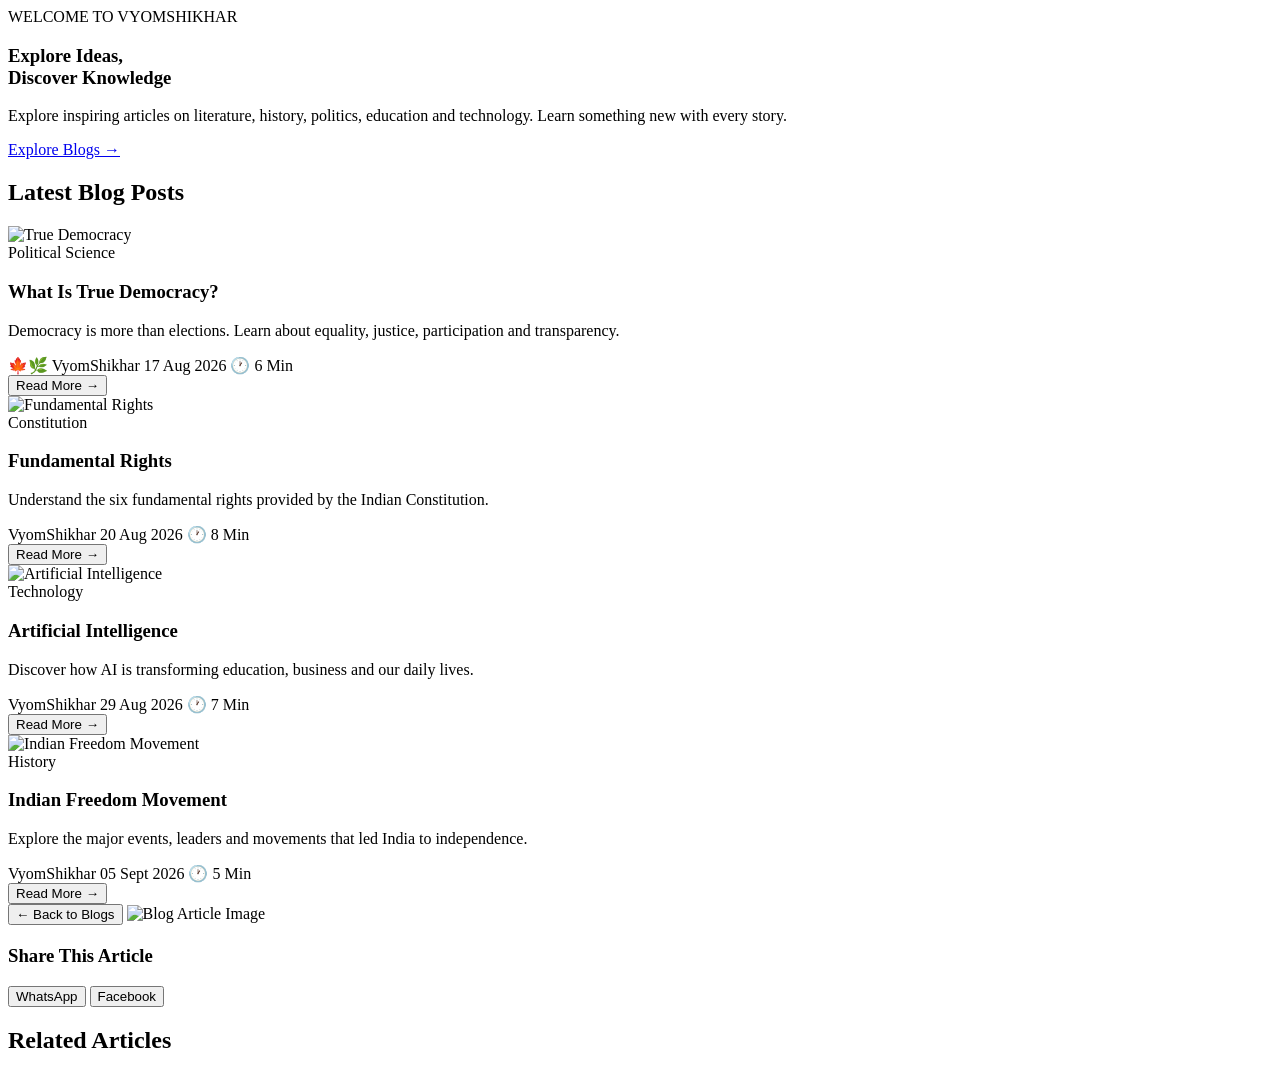
==== blogs.html @ 495f97e9 "Add files via upload" ====
<!DOCTYPE html>
<html lang="en">

<head>
    <meta charset="UTF-8">
    <meta name="viewport" content="width=device-width, initial-scale=1.0">
    <title>Document</title>

    <link rel="stylesheet" href="blogs.css">

</head>

<body>


    <!-- =====================================
     BLOGS SECTION
===================================== -->

    <section class="blogs" id="blogs">

        <!-- HERO SECTION -->
        <section class="hero">

            <div class="hero-overlay">

                <span class="hero-tag">WELCOME TO VYOMSHIKHAR</span>

                <h1>
                    Explore Ideas,<br>
                    Discover Knowledge
                </h1>

                <p>
                    Explore inspiring articles on literature, history,
                    politics, education and technology.
                    Learn something new with every story.
                </p>

                <a href="#blog-posts" class="hero-btn">
                    Explore Blogs →
                </a>

            </div>

        </section>


        <!-- BLOG LISTING -->
        <div id="blog-posts" class="blog-listing">

            <h2 class="section-title">Latest Blog Posts</h2>

            <div class="blog-container">

                <!-- BLOG CARD 1 -->
                <div class="blog-card" data-category="politics">

                    <img src="https://encrypted-tbn0.gstatic.com/images?q=tbn:ANd9GcQVMgHCgsoRHWTX1CQI4Ef3Dvd1w6eonrctvKgoytioFw&s=10"
                        alt="True Democracy">

                    <div class="blog-content">

                        <span class="blog-category">Political Science</span>

                        <h3>What Is True Democracy?</h3>

                        <p>
                            Democracy is more than elections.
                            Learn about equality, justice, participation
                            and transparency.
                        </p>

                        <div class="blog-meta">
                            <span>🍁🌿 VyomShikhar</span>
                            <span>17 Aug 2026</span>
                            <span>🕐 6 Min</span>
                        </div>

                        <button type="button" class="read-btn" onclick="openBlog(1)">
                            Read More →
                        </button>

                    </div>
                </div>


                <!-- BLOG CARD 2 -->
                <div class="blog-card" data-category="constitution">

                    <img src="https://encrypted-tbn0.gstatic.com/images?q=tbn:ANd9GcRyQWzTjPBjJQp0b6gl4RUBeDs_s9WgFvBBpD718-i8ig&s=10"
                        alt="Fundamental Rights">

                    <div class="blog-content">

                        <span class="blog-category">Constitution</span>

                        <h3>Fundamental Rights</h3>

                        <p>
                            Understand the six fundamental rights
                            provided by the Indian Constitution.
                        </p>

                        <div class="blog-meta">
                            <span>VyomShikhar</span>
                            <span>20 Aug 2026</span>
                            <span>🕐 8 Min</span>
                        </div>

                        <button type="button" class="read-btn" onclick="openBlog(2)">
                            Read More →
                        </button>

                    </div>
                </div>


                <!-- BLOG CARD 3 -->
                <div class="blog-card" data-category="technology">

                    <img src="https://encrypted-tbn0.gstatic.com/images?q=tbn:ANd9GcSEQoQnahFgzgSPhgs_1e0y28GO09zthZkKe0Vd3eDvwA&s=10"
                        alt="Artificial Intelligence">

                    <div class="blog-content">

                        <span class="blog-category">Technology</span>

                        <h3>Artificial Intelligence</h3>

                        <p>
                            Discover how AI is transforming education,
                            business and our daily lives.
                        </p>

                        <div class="blog-meta">
                            <span>VyomShikhar</span>
                            <span>29 Aug 2026</span>
                            <span>🕐 7 Min</span>
                        </div>

                        <button type="button" class="read-btn" onclick="openBlog(3)">
                            Read More →
                        </button>

                    </div>
                </div>


                <!-- BLOG CARD 4 -->
                <div class="blog-card" data-category="history">

                    <img src="https://encrypted-tbn0.gstatic.com/images?q=tbn:ANd9GcQqKtIyop6tVXTDHxyiKQ_Xy9S6CpSuwxjbW_R6YCdZXg&s=10"
                        alt="Indian Freedom Movement">

                    <div class="blog-content">

                        <span class="blog-category">History</span>

                        <h3>Indian Freedom Movement</h3>

                        <p>
                            Explore the major events, leaders and
                            movements that led India to independence.
                        </p>

                        <div class="blog-meta">
                            <span>VyomShikhar</span>
                            <span>05 Sept 2026</span>
                            <span>🕐 5 Min</span>
                        </div>

                        <button type="button" class="read-btn" onclick="openBlog(4)">
                            Read More →
                        </button>

                    </div>
                </div>

            </div>
        </div>

    </section>


    <!-- =====================================
     SINGLE BLOG FULL ARTICLE VIEW
===================================== -->

    <section id="blogView" class="blog-view">

        <!-- READING PROGRESS BAR -->
        <div class="progress-bar">
            <div id="progress"></div>
        </div>


        <!-- BACK BUTTON -->
        <button type="button" class="back-btn" onclick="closeBlog()">
            ← Back to Blogs
        </button>


        <!-- BLOG IMAGE -->
        <img id="blogImage"
            src="https://encrypted-tbn0.gstatic.com/images?q=tbn:ANd9GcQVMgHCgsoRHWTX1CQI4Ef3Dvd1w6eonrctvKgoytioFw&s=10"
            alt="Blog Article Image">


        <!-- BLOG TITLE -->
        <h1 id="blogTitle"></h1>


        <!-- ARTICLE META -->
        <div class="article-meta">

            <span id="author"></span>

            <span id="date"></span>

            <span id="time"></span>

        </div>


        <!-- BLOG TAGS -->
        <div id="tags" class="tags"></div>


        <!-- FULL ARTICLE CONTENT -->
        <div id="article"></div>


        <!-- SHARE SECTION -->
        <div class="share">

            <h3>Share This Article</h3>

            <button type="button" id="whatsapp">
                WhatsApp
            </button>

            <button type="button" id="facebook">
                Facebook
            </button>

        </div>


        <!-- RELATED ARTICLES -->
        <div class="related">

            <h2>Related Articles</h2>

            <div class="related-container"></div>

        </div>

    </section>

    <!-- External JavaScript -->
    <script src="blogs.js"></script>
</body>

</body>

</html>
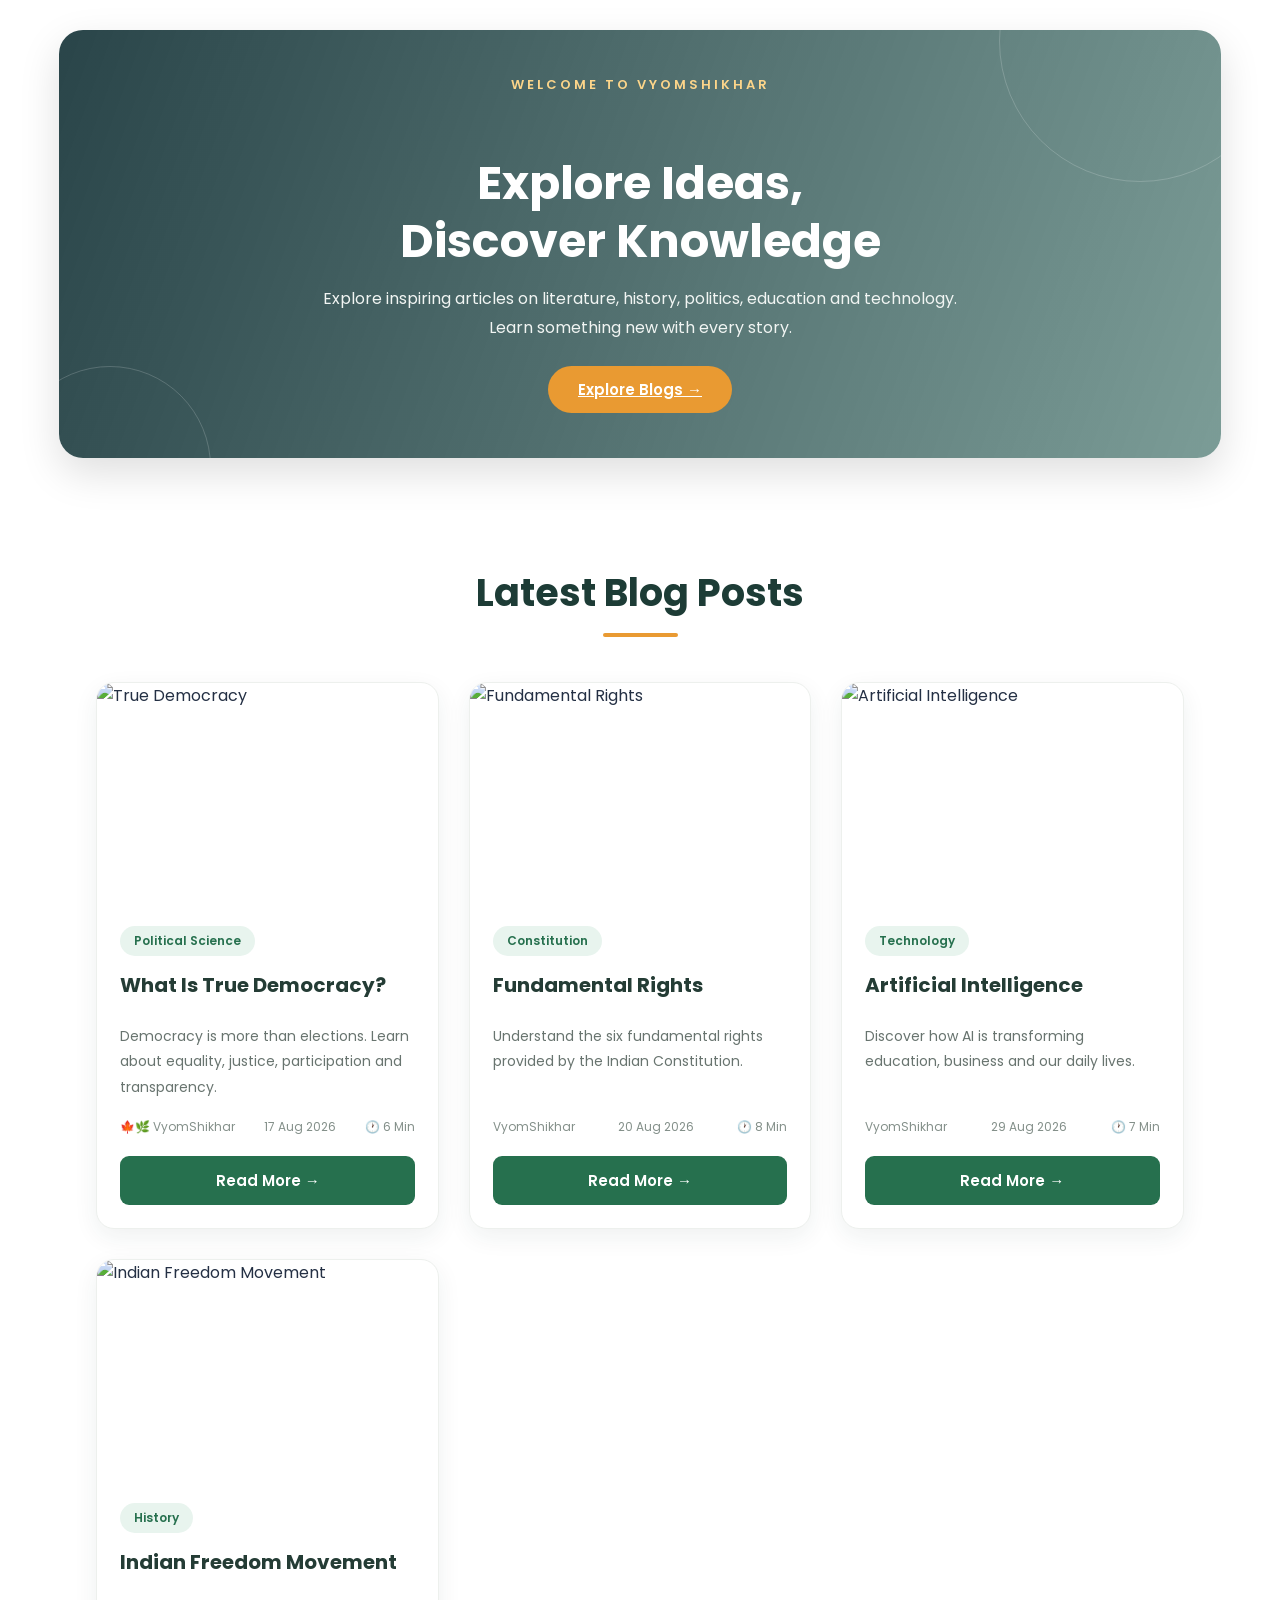
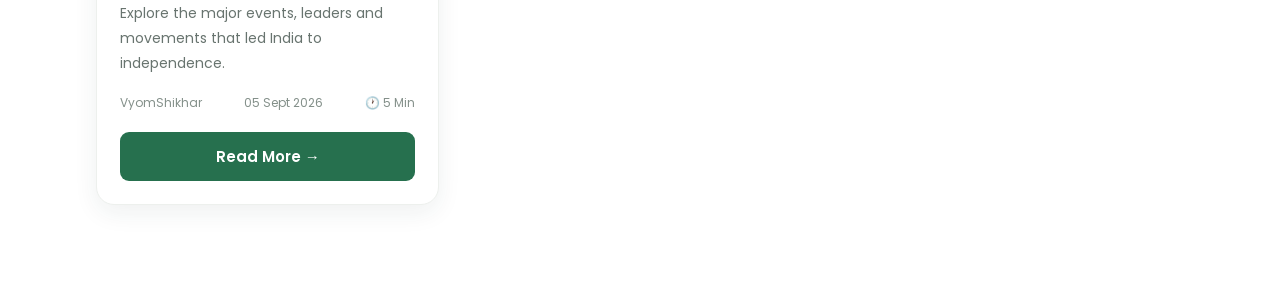
==== commit 574e92d3: "Update blogs.html" ====
--- a/blogs.html
+++ b/blogs.html
@@ -1,30 +1,45 @@
+
 <!DOCTYPE html>
 <html lang="en">
 
 <head>
     <meta charset="UTF-8">
     <meta name="viewport" content="width=device-width, initial-scale=1.0">
-    <title>Document</title>
-
+
+    <meta name="description"
+        content="Explore inspiring articles on literature, history, politics, education and technology at VyomShikhar.">
+
+    <title>Blogs | VyomShikhar</title>
+
+    <!-- Google Fonts -->
+    <link rel="preconnect" href="https://fonts.googleapis.com">
+    <link rel="preconnect" href="https://fonts.gstatic.com" crossorigin>
+
+    <link href="https://fonts.googleapis.com/css2?family=Poppins:wght@300;400;500;600;700&display=swap"
+        rel="stylesheet">
+
+    <!-- External CSS -->
     <link rel="stylesheet" href="blogs.css">
 
 </head>
 
 <body>
 
-
     <!-- =====================================
-     BLOGS SECTION
-===================================== -->
+         BLOGS SECTION
+    ====================================== -->
 
     <section class="blogs" id="blogs">
 
         <!-- HERO SECTION -->
+
         <section class="hero">
 
             <div class="hero-overlay">
 
-                <span class="hero-tag">WELCOME TO VYOMSHIKHAR</span>
+                <span class="hero-tag">
+                    WELCOME TO VYOMSHIKHAR
+                </span>
 
                 <h1>
                     Explore Ideas,<br>
@@ -46,24 +61,37 @@
         </section>
 
 
-        <!-- BLOG LISTING -->
+        <!-- =====================================
+             BLOG LISTING
+        ====================================== -->
+
         <div id="blog-posts" class="blog-listing">
 
-            <h2 class="section-title">Latest Blog Posts</h2>
+            <h2 class="section-title">
+                Latest Blog Posts
+            </h2>
 
             <div class="blog-container">
 
+
                 <!-- BLOG CARD 1 -->
+
                 <div class="blog-card" data-category="politics">
 
-                    <img src="https://encrypted-tbn0.gstatic.com/images?q=tbn:ANd9GcQVMgHCgsoRHWTX1CQI4Ef3Dvd1w6eonrctvKgoytioFw&s=10"
-                        alt="True Democracy">
+                    <img
+                        src="https://encrypted-tbn0.gstatic.com/images?q=tbn:ANd9GcQVMgHCgsoRHWTX1CQI4Ef3Dvd1w6eonrctvKgoytioFw&s=10"
+                        alt="True Democracy"
+                        loading="lazy">
 
                     <div class="blog-content">
 
-                        <span class="blog-category">Political Science</span>
-
-                        <h3>What Is True Democracy?</h3>
+                        <span class="blog-category">
+                            Political Science
+                        </span>
+
+                        <h3>
+                            What Is True Democracy?
+                        </h3>
 
                         <p>
                             Democracy is more than elections.
@@ -72,30 +100,45 @@
                         </p>
 
                         <div class="blog-meta">
+
                             <span>🍁🌿 VyomShikhar</span>
+
                             <span>17 Aug 2026</span>
+
                             <span>🕐 6 Min</span>
+
                         </div>
 
-                        <button type="button" class="read-btn" onclick="openBlog(1)">
+                        <button
+                            type="button"
+                            class="read-btn"
+                            onclick="openBlog(1)">
                             Read More →
                         </button>
 
                     </div>
+
                 </div>
 
 
                 <!-- BLOG CARD 2 -->
+
                 <div class="blog-card" data-category="constitution">
 
-                    <img src="https://encrypted-tbn0.gstatic.com/images?q=tbn:ANd9GcRyQWzTjPBjJQp0b6gl4RUBeDs_s9WgFvBBpD718-i8ig&s=10"
-                        alt="Fundamental Rights">
+                    <img
+                        src="https://encrypted-tbn0.gstatic.com/images?q=tbn:ANd9GcRyQWzTjPBjJQp0b6gl4RUBeDs_s9WgFvBBpD718-i8ig&s=10"
+                        alt="Fundamental Rights"
+                        loading="lazy">
 
                     <div class="blog-content">
 
-                        <span class="blog-category">Constitution</span>
-
-                        <h3>Fundamental Rights</h3>
+                        <span class="blog-category">
+                            Constitution
+                        </span>
+
+                        <h3>
+                            Fundamental Rights
+                        </h3>
 
                         <p>
                             Understand the six fundamental rights
@@ -103,30 +146,45 @@
                         </p>
 
                         <div class="blog-meta">
+
                             <span>VyomShikhar</span>
+
                             <span>20 Aug 2026</span>
+
                             <span>🕐 8 Min</span>
+
                         </div>
 
-                        <button type="button" class="read-btn" onclick="openBlog(2)">
+                        <button
+                            type="button"
+                            class="read-btn"
+                            onclick="openBlog(2)">
                             Read More →
                         </button>
 
                     </div>
+
                 </div>
 
 
                 <!-- BLOG CARD 3 -->
+
                 <div class="blog-card" data-category="technology">
 
-                    <img src="https://encrypted-tbn0.gstatic.com/images?q=tbn:ANd9GcSEQoQnahFgzgSPhgs_1e0y28GO09zthZkKe0Vd3eDvwA&s=10"
-                        alt="Artificial Intelligence">
+                    <img
+                        src="https://encrypted-tbn0.gstatic.com/images?q=tbn:ANd9GcSEQoQnahFgzgSPhgs_1e0y28GO09zthZkKe0Vd3eDvwA&s=10"
+                        alt="Artificial Intelligence"
+                        loading="lazy">
 
                     <div class="blog-content">
 
-                        <span class="blog-category">Technology</span>
-
-                        <h3>Artificial Intelligence</h3>
+                        <span class="blog-category">
+                            Technology
+                        </span>
+
+                        <h3>
+                            Artificial Intelligence
+                        </h3>
 
                         <p>
                             Discover how AI is transforming education,
@@ -134,30 +192,45 @@
                         </p>
 
                         <div class="blog-meta">
+
                             <span>VyomShikhar</span>
+
                             <span>29 Aug 2026</span>
+
                             <span>🕐 7 Min</span>
+
                         </div>
 
-                        <button type="button" class="read-btn" onclick="openBlog(3)">
+                        <button
+                            type="button"
+                            class="read-btn"
+                            onclick="openBlog(3)">
                             Read More →
                         </button>
 
                     </div>
+
                 </div>
 
 
                 <!-- BLOG CARD 4 -->
+
                 <div class="blog-card" data-category="history">
 
-                    <img src="https://encrypted-tbn0.gstatic.com/images?q=tbn:ANd9GcQqKtIyop6tVXTDHxyiKQ_Xy9S6CpSuwxjbW_R6YCdZXg&s=10"
-                        alt="Indian Freedom Movement">
+                    <img
+                        src="https://encrypted-tbn0.gstatic.com/images?q=tbn:ANd9GcQqKtIyop6tVXTDHxyiKQ_Xy9S6CpSuwxjbW_R6YCdZXg&s=10"
+                        alt="Indian Freedom Movement"
+                        loading="lazy">
 
                     <div class="blog-content">
 
-                        <span class="blog-category">History</span>
-
-                        <h3>Indian Freedom Movement</h3>
+                        <span class="blog-category">
+                            History
+                        </span>
+
+                        <h3>
+                            Indian Freedom Movement
+                        </h3>
 
                         <p>
                             Explore the major events, leaders and
@@ -165,53 +238,78 @@
                         </p>
 
                         <div class="blog-meta">
+
                             <span>VyomShikhar</span>
+
                             <span>05 Sept 2026</span>
+
                             <span>🕐 5 Min</span>
+
                         </div>
 
-                        <button type="button" class="read-btn" onclick="openBlog(4)">
+                        <button
+                            type="button"
+                            class="read-btn"
+                            onclick="openBlog(4)">
                             Read More →
                         </button>
 
                     </div>
+
                 </div>
 
+
             </div>
+
         </div>
 
     </section>
 
 
     <!-- =====================================
-     SINGLE BLOG FULL ARTICLE VIEW
-===================================== -->
-
-    <section id="blogView" class="blog-view">
+         SINGLE BLOG FULL ARTICLE VIEW
+    ====================================== -->
+
+    <section
+        id="blogView"
+        class="blog-view"
+        aria-label="Full blog article"
+        aria-live="polite">
 
         <!-- READING PROGRESS BAR -->
+
         <div class="progress-bar">
             <div id="progress"></div>
         </div>
 
 
         <!-- BACK BUTTON -->
-        <button type="button" class="back-btn" onclick="closeBlog()">
+
+        <button
+            type="button"
+            class="back-btn"
+            onclick="closeBlog()">
+
             ← Back to Blogs
+
         </button>
 
 
         <!-- BLOG IMAGE -->
-        <img id="blogImage"
+
+        <img
+            id="blogImage"
             src="https://encrypted-tbn0.gstatic.com/images?q=tbn:ANd9GcQVMgHCgsoRHWTX1CQI4Ef3Dvd1w6eonrctvKgoytioFw&s=10"
             alt="Blog Article Image">
 
 
         <!-- BLOG TITLE -->
+
         <h1 id="blogTitle"></h1>
 
 
         <!-- ARTICLE META -->
+
         <div class="article-meta">
 
             <span id="author"></span>
@@ -224,23 +322,32 @@
 
 
         <!-- BLOG TAGS -->
+
         <div id="tags" class="tags"></div>
 
 
         <!-- FULL ARTICLE CONTENT -->
+
         <div id="article"></div>
 
 
         <!-- SHARE SECTION -->
+
         <div class="share">
 
-            <h3>Share This Article</h3>
-
-            <button type="button" id="whatsapp">
+            <h3>
+                Share This Article
+            </h3>
+
+            <button
+                type="button"
+                id="whatsapp">
                 WhatsApp
             </button>
 
-            <button type="button" id="facebook">
+            <button
+                type="button"
+                id="facebook">
                 Facebook
             </button>
 
@@ -248,9 +355,12 @@
 
 
         <!-- RELATED ARTICLES -->
+
         <div class="related">
 
-            <h2>Related Articles</h2>
+            <h2>
+                Related Articles
+            </h2>
 
             <div class="related-container"></div>
 
@@ -258,10 +368,13 @@
 
     </section>
 
-    <!-- External JavaScript -->
+
+    <!-- =====================================
+         EXTERNAL JAVASCRIPT
+    ====================================== -->
+
     <script src="blogs.js"></script>
+
 </body>
 
-</body>
-
-</html>+</html>
--- a/blogs.css
+++ b/blogs.css
@@ -0,0 +1,886 @@
+
+/* =========================================
+   VYOMSHIKHAR BLOGS - GLOBAL BLOG STYLING
+========================================= */
+
+.blogs,
+.blog-view {
+    font-family: 'Poppins', sans-serif;
+    color: #243044;
+}
+
+.blogs * ,
+.blog-view * {
+    box-sizing: border-box;
+}
+
+.blogs img,
+.blog-view img {
+    display: block;
+    max-width: 100%;
+}
+
+.blogs button,
+.blog-view button {
+    font-family: inherit;
+    cursor: pointer;
+    border: none;
+}
+
+
+/* =========================================
+   1. HERO SECTION
+========================================= */
+
+.blogs .hero {
+    width: 92%;
+    max-width: 1400px;
+    min-height: 340px;
+    margin: 30px auto 55px;
+
+    position: relative;
+    display: flex;
+    align-items: center;
+    justify-content: center;
+
+    text-align: center;
+    overflow: hidden;
+    border-radius: 24px;
+
+    background:
+        linear-gradient(
+            110deg,
+            rgba(12, 43, 48, 0.88),
+            rgba(15, 75, 65, 0.55)
+        ),
+        url('Images/blog-hero.jpg') center/cover no-repeat;
+
+    box-shadow: 0 15px 40px rgba(0, 0, 0, 0.13);
+}
+
+.blogs .hero::before,
+.blogs .hero::after {
+    content: "";
+    position: absolute;
+    border-radius: 50%;
+    border: 1px solid rgba(255,255,255,0.18);
+    pointer-events: none;
+}
+
+.blogs .hero::before {
+    width: 280px;
+    height: 280px;
+    top: -130px;
+    right: -60px;
+}
+
+.blogs .hero::after {
+    width: 200px;
+    height: 200px;
+    bottom: -110px;
+    left: -50px;
+}
+
+.blogs .hero-overlay {
+    width: 100%;
+    min-height: 340px;
+    padding: 45px 25px;
+
+    display: flex;
+    flex-direction: column;
+    justify-content: center;
+    align-items: center;
+
+    position: relative;
+    z-index: 1;
+    background: transparent;
+}
+
+.hero-tag {
+    color: #fcd58a;
+    font-size: 13px;
+    font-weight: 600;
+    letter-spacing: 3px;
+    margin-bottom: 14px;
+    animation: blogFade 0.7s ease both;
+}
+
+.blogs .hero h1 {
+    color: #fff;
+    font-size: clamp(29px, 4vw, 46px);
+    font-weight: 700;
+    line-height: 1.25;
+    margin-bottom: 15px;
+    animation: blogFade 0.9s ease both;
+}
+
+.blogs .hero p {
+    color: #f1f5f3;
+    max-width: 680px;
+    font-size: 16px;
+    line-height: 1.8;
+    margin: 0 auto 23px;
+    animation: blogFade 1.1s ease both;
+}
+
+.blogs .hero-btn {
+    display: inline-block;
+    padding: 12px 30px;
+
+    color: #fff;
+    background: #e99a32;
+    border-radius: 35px;
+
+    font-size: 15px;
+    font-weight: 600;
+    transition: 0.3s ease;
+    animation: blogFade 1.3s ease both;
+}
+
+.blogs .hero-btn:hover {
+    background: #d17b16;
+    transform: translateY(-4px);
+    box-shadow: 0 8px 20px rgba(0,0,0,0.2);
+}
+
+@keyframes blogFade {
+    from {
+        opacity: 0;
+        transform: translateY(25px);
+    }
+
+    to {
+        opacity: 1;
+        transform: translateY(0);
+    }
+}
+
+
+/* =========================================
+   2. BLOG LISTING
+========================================= */
+
+.blog-listing {
+    width: 100%;
+    padding: 20px 7% 80px;
+}
+
+.blogs .section-title {
+    text-align: center;
+    font-size: clamp(27px, 3vw, 38px);
+    color: #1d3c36;
+    margin-bottom: 45px;
+    position: relative;
+}
+
+.blogs .section-title::after {
+    content: "";
+    display: block;
+    width: 75px;
+    height: 4px;
+    background: #e99a32;
+    border-radius: 10px;
+    margin: 12px auto 0;
+}
+
+
+/* =========================================
+   3. BLOG CARDS
+========================================= */
+
+.blogs .blog-container {
+    display: grid;
+    grid-template-columns: repeat(
+        auto-fit,
+        minmax(270px, 1fr)
+    );
+    gap: 30px;
+    align-items: stretch;
+}
+
+.blogs .blog-card {
+    display: flex;
+    flex-direction: column;
+
+    background: #fff;
+    border: 1px solid #edf0ed;
+    border-radius: 18px;
+    overflow: hidden;
+
+    box-shadow: 0 8px 25px rgba(30, 60, 50, 0.07);
+    transition: transform 0.35s ease, box-shadow 0.35s ease;
+}
+
+.blogs .blog-card:hover {
+    transform: translateY(-9px);
+    box-shadow: 0 18px 35px rgba(30, 60, 50, 0.14);
+}
+
+.blogs .blog-card img {
+    width: 100%;
+    height: 220px;
+    object-fit: cover;
+    transition: transform 0.5s ease;
+}
+
+.blogs .blog-card:hover img {
+    transform: scale(1.04);
+}
+
+.blogs .blog-content {
+    display: flex;
+    flex-direction: column;
+    flex: 1;
+    padding: 23px;
+}
+
+.blogs .blog-category {
+    display: inline-block;
+    align-self: flex-start;
+
+    padding: 6px 14px;
+    border-radius: 20px;
+
+    background: #e8f4ee;
+    color: #26704e;
+    font-size: 12px;
+    font-weight: 600;
+}
+
+.blogs .blog-content h3 {
+    color: #243c35;
+    font-size: 20px;
+    line-height: 1.45;
+    margin: 15px 0 10px;
+}
+
+.blogs .blog-content p {
+    color: #68746f;
+    font-size: 14px;
+    line-height: 1.8;
+    margin-bottom: 18px;
+}
+
+.blogs .blog-meta {
+    display: flex;
+    flex-wrap: wrap;
+    justify-content: space-between;
+    gap: 8px;
+
+    color: #84908a;
+    font-size: 12px;
+    margin-top: auto;
+    margin-bottom: 20px;
+}
+
+
+/* =========================================
+   4. READ MORE BUTTON
+========================================= */
+
+.blogs .read-btn {
+    width: 100%;
+    padding: 13px 18px;
+
+    background: #26704e;
+    color: #fff;
+    border-radius: 9px;
+
+    font-size: 15px;
+    font-weight: 600;
+    transition: 0.3s ease;
+}
+
+.blogs .read-btn:hover {
+    background: #174f38;
+    transform: translateY(-2px);
+}
+
+
+/* =========================================
+   5. FULL PAGE BLOG VIEW
+========================================= */
+
+#blogView {
+    display: none;
+
+    width: 100%;
+    max-width: 1100px;
+    min-height: 100vh;
+
+    margin: 0 auto;
+    padding: 35px 45px 70px;
+
+    background: #fff;
+    color: #26332e;
+    box-shadow: 0 5px 30px rgba(0,0,0,0.05);
+
+    animation: articleAppear 0.5s ease;
+}
+
+@keyframes articleAppear {
+    from {
+        opacity: 0;
+        transform: translateY(18px);
+    }
+
+    to {
+        opacity: 1;
+        transform: translateY(0);
+    }
+}
+
+#blogView .back-btn {
+    display: inline-block;
+    padding: 11px 24px;
+    margin-bottom: 20px;
+
+    background: #26704e;
+    color: white;
+    border-radius: 30px;
+
+    font-size: 14px;
+    font-weight: 600;
+    transition: 0.3s ease;
+}
+
+#blogView .back-btn:hover {
+    background: #174f38;
+    transform: translateX(-4px);
+}
+
+#blogImage {
+    width: 100%;
+    max-height: 470px;
+    aspect-ratio: 16 / 8;
+    object-fit: cover;
+
+    border-radius: 16px;
+    margin: 15px 0 28px;
+}
+
+#blogTitle {
+    color: #203d32;
+    font-size: clamp(27px, 4vw, 42px);
+    line-height: 1.35;
+    margin-bottom: 18px;
+}
+
+#blogView .article-meta {
+    display: flex;
+    flex-wrap: wrap;
+    gap: 20px;
+
+    color: #78847e;
+    font-size: 14px;
+    margin-bottom: 25px;
+}
+
+#blogView .tags {
+    display: flex;
+    flex-wrap: wrap;
+    gap: 10px;
+    margin-bottom: 30px;
+}
+
+#blogView .tags span {
+    padding: 7px 15px;
+    background: #e8f4ee;
+    color: #26704e;
+    border-radius: 25px;
+    font-size: 13px;
+}
+
+#article {
+    color: #48564f;
+    font-size: 17px;
+    line-height: 1.95;
+}
+
+#article h2 {
+    color: #234d3c;
+    font-size: 25px;
+    margin: 32px 0 14px;
+}
+
+#article p {
+    margin-bottom: 20px;
+}
+
+
+/* =========================================
+   6. SHARE SECTION
+========================================= */
+
+#blogView .share {
+    margin-top: 45px;
+    padding-top: 25px;
+    border-top: 1px solid #e5eae6;
+}
+
+#blogView .share h3 {
+    color: #263d32;
+    margin-bottom: 18px;
+}
+
+#blogView .share button {
+    padding: 11px 24px;
+    margin: 0 10px 10px 0;
+
+    background: #26704e;
+    color: white;
+    border-radius: 25px;
+    transition: 0.3s ease;
+}
+
+#blogView .share button:hover {
+    background: #174f38;
+    transform: translateY(-3px);
+}
+
+
+/* =========================================
+   7. RELATED ARTICLES
+========================================= */
+
+#blogView .related {
+    margin-top: 55px;
+}
+
+#blogView .related h2 {
+    color: #234d3c;
+    font-size: 25px;
+    margin-bottom: 25px;
+}
+
+#blogView .related-container {
+    display: grid;
+    grid-template-columns: repeat(
+        auto-fit,
+        minmax(220px, 1fr)
+    );
+    gap: 20px;
+}
+
+
+/* =========================================
+   8. READING PROGRESS BAR
+========================================= */
+
+#blogView .progress-bar {
+    position: fixed;
+    top: 0;
+    left: 0;
+    width: 100%;
+    height: 5px;
+    background: #e5e7eb;
+    z-index: 9999;
+}
+
+#blogView #progress {
+    width: 0%;
+    height: 100%;
+    background: #e99a32;
+    transition: width 0.1s linear;
+}
+
+
+/* =========================================
+   9. TABLET RESPONSIVE
+========================================= */
+
+@media (max-width: 768px) {
+
+    .blogs .hero {
+        width: 94%;
+        min-height: 300px;
+        margin: 20px auto 35px;
+        border-radius: 17px;
+    }
+
+    .blogs .hero-overlay {
+        min-height: 300px;
+        padding: 30px 18px;
+    }
+
+    .blogs .hero p {
+        font-size: 14px;
+    }
+
+    .blog-listing {
+        padding: 15px 5% 55px;
+    }
+
+    .blogs .blog-container {
+        grid-template-columns: repeat(
+            auto-fit,
+            minmax(240px, 1fr)
+        );
+        gap: 22px;
+    }
+
+    #blogView {
+        padding: 25px 20px 50px;
+    }
+
+    #blogImage {
+        aspect-ratio: 4 / 3;
+    }
+
+    #blogView .article-meta {
+        flex-direction: column;
+        gap: 8px;
+    }
+}
+
+
+/* =========================================
+   10. MOBILE RESPONSIVE
+========================================= */
+
+@media (max-width: 480px) {
+
+    .blogs .hero {
+        min-height: 270px;
+    }
+
+    .blogs .hero-overlay {
+        min-height: 270px;
+        padding: 25px 15px;
+    }
+
+    .hero-tag {
+        font-size: 10px;
+        letter-spacing: 2px;
+    }
+
+    .blogs .hero p {
+        font-size: 13px;
+    }
+
+    .blogs .hero-btn {
+        padding: 11px 24px;
+        font-size: 13px;
+    }
+
+    .blog-listing {
+        padding-left: 18px;
+        padding-right: 18px;
+    }
+
+    .blogs .blog-container {
+        grid-template-columns: 1fr;
+        gap: 22px;
+    }
+
+    .blogs .blog-card img {
+        height: 210px;
+    }
+
+    #blogView {
+        padding: 20px 15px 40px;
+    }
+
+    #blogImage {
+        aspect-ratio: 4 / 3;
+    }
+
+    #blogTitle {
+        font-size: 27px;
+    }
+
+    #article {
+        font-size: 15px;
+    }
+
+    #blogView .share button {
+        width: 100%;
+        margin-right: 0;
+    }
+}
+
+
+/* =========================================
+   11. REDUCED MOTION ACCESSIBILITY
+========================================= */
+
+@media (prefers-reduced-motion: reduce) {
+    .blogs *,
+    #blogView * {
+        animation-duration: 0.01ms !important;
+        transition-duration: 0.01ms !important;
+    }
+}
+
+/* CONTACT */
+
+/* FORM CONTAINER */
+.form-wrapper{
+    width: 100%;
+    max-width: 950px;
+    margin: 40px auto; 
+    padding: 35px;
+    box-sizing: border-box;
+    background: #fff;
+    border-radius: 25px;
+    overflow: hidden;
+    box-shadow: 0 20px 60px rgba(30,60,120,.15);
+    animation: formShow .8s ease;
+}
+@keyframes formShow{
+    from{
+        opacity: 0;
+        transform: translateY(40px);
+    }
+    to{
+        opacity: 1;
+        transform: translateY(0);
+    }
+}
+/* HEADER */
+.form-header{
+    background: linear-gradient(135deg,#2563eb,#4f46e5);
+    color: white;
+    padding: 40px 35px;
+    position: relative;
+    overflow: hidden;
+}
+.form-header::before,
+.form-header::after{
+    content: "";
+    position: absolute;
+    border-radius: 50%;
+    background: rgba(255,255,255,.1);
+}
+.form-header::before{
+    width: 180px;
+    height: 180px;
+    right: -60px;
+    top: -80px;
+}
+.form-header::after{
+    width: 120px;
+    height: 120px;
+    left: -50px;
+    bottom: -70px;
+}
+.form-header h1{
+    font-size: 32px;
+    margin-bottom: 8px;
+    position: relative;
+    z-index: 2;
+}
+.form-header p{
+    opacity: 9;
+    position: relative;
+    z-index: 2;
+}
+/* FORM BODY */
+.form-body{
+    padding: 40px;
+}
+.form-title{
+    margin-bottom: 25px;
+}
+.form-title h2{
+    font-size: 24px;
+}
+.form-title p{
+    color: #6b7280;
+    margin-top: 5px;
+}
+/* GRID */
+.form-grid{
+    display: grid;
+    grid-template-columns: 1fr 1fr;
+    gap: 22px;
+}
+.full{
+    grid-column: 1/-1;
+}
+/* FIELD */
+.field{
+    position: relative;
+}
+.field input,
+.field select,
+.field textarea{
+    width: 100%;
+    border: 1.5px solid #d8deea;
+    border-radius: 12px;
+    padding: 16px 15px;
+    outline: none;
+    background: #fff;
+    font-size: 15px;
+    color: #172033;
+    transition: .3s ease;
+}
+.field textarea{
+    min-height: 120px;
+    resize: vertical;
+}
+.field label{
+    position: absolute;
+    left: 14px;
+    top: 16px;
+    background: white;
+    padding: 0 5px;
+    color: #7b8494;
+    pointer-events: none;
+    transition: 25s ease;
+}
+/* floating label */
+.field input:focus,
+.field select:focus,
+.field textarea:focus{
+    border-color: #2563eb;
+    box-shadow: 0 0 0 4px rgba(37,99,235,.1);
+}
+.field input:focus + label,
+.field input:not(:placeholder-shown) + label,
+.field textarea:focus + label,
+.field textarea:not(:placeholder-shown) + 
+label{
+    top: -9px;
+    font-size: 12px;
+    color: #2563eb;
+}
+/* GENDER */
+.gender-box{
+    border: 1.5px solid #d8deea;
+    border-radius: 12px;
+    padding: 13px 15px;
+}
+.gender-title{
+    display: block;
+    color: #6b7280;
+    font-size: 13px;
+    margin-bottom: 8px;
+}
+.gender-options label{
+    position: static;
+    padding: 0;
+    cursor: pointer;
+    color: #333;
+}
+.gender-options input{
+    width: auto;
+    margin-right: 5px;
+}
+/* CHECKBOX */
+.terms{
+    display: flex;
+    align-items: flex-start;
+    gap: 10px;
+    margin-top: 5px;
+}
+.terms{
+    display: flex;
+    align-items: flex-start;
+    gap: 10px;
+    margin-top: 5px;
+}
+.terms input{
+    margin-top: 5px;
+}
+.terms label{
+    position: static;
+    padding: 0;
+    font-size: 14px;
+    color: #687368;
+    cursor: pointer;
+}
+.terms a{
+    color: #2563eb;
+    text-decoration: none;
+}
+/* ERROR */
+.error{
+    display: none;
+    color: #dc2626;
+    font-size: 12px;
+    margin-top: 5px;
+}
+/* BUTTON */
+.submit-btn{
+    width: 100%;
+    margin-top: 25px;
+    padding: 16px;
+    border: none;
+    border-radius: 13px;
+    background: linear-gradient(135deg,#2563eb,#4f46e5);
+    color: white;
+    font-size: 16px;
+    font-weight: bold;
+    cursor: pointer;
+    transition: 3s ease;
+    position: relative;
+    overflow: hidden;
+}
+.submit-btn:hover{
+    transform: translateY(-3px);
+    box-shadow: 0 10px 25px rgba(37,99,235,.3);
+}
+.submit-btn:active{
+    transform: scale(.98);
+}
+/* SUCCESS */
+.success-message{
+    display: none;
+    margin-top: 20px;
+    padding: 15px;
+    border-radius: 12px;
+    background: #ecfdf5;
+    text-align: center;
+    animation: success .5s ease;
+}
+@keyframes success{
+    from{
+        opacity: 0;
+        transform: scale(.95);
+    }
+    to{
+        opacity: 1;
+        transform: scale(1);
+    }
+}
+/* MOBILE */
+@media(max-width:650px){
+    body{
+        padding: 15px;
+    }
+    .form-header{
+        padding: 30px 22px;
+    }
+    .form-header h1{
+        font-size: 26px;
+    }
+    .form-body{
+        padding: 25px 20px;
+    }
+    .form-grid{
+        grid-template-columns: 1fr;
+        gap: 18px;
+    }
+    full{
+        grid-column: auto;
+    }
+    .gender-options{
+        gap: 15px;
+        flex-wrap: wrap;
+    }
+}
+/* SMALL DEVICES */
+@media(max-width:400px){
+    .form-header h1{
+        font-size: 23px;
+    }
+    .foem-body{
+        padding: 20px 15px;
+    }
+    .field input,
+    .field select,
+    .field textarea{
+        font-size: 14px;
+    }
+}
